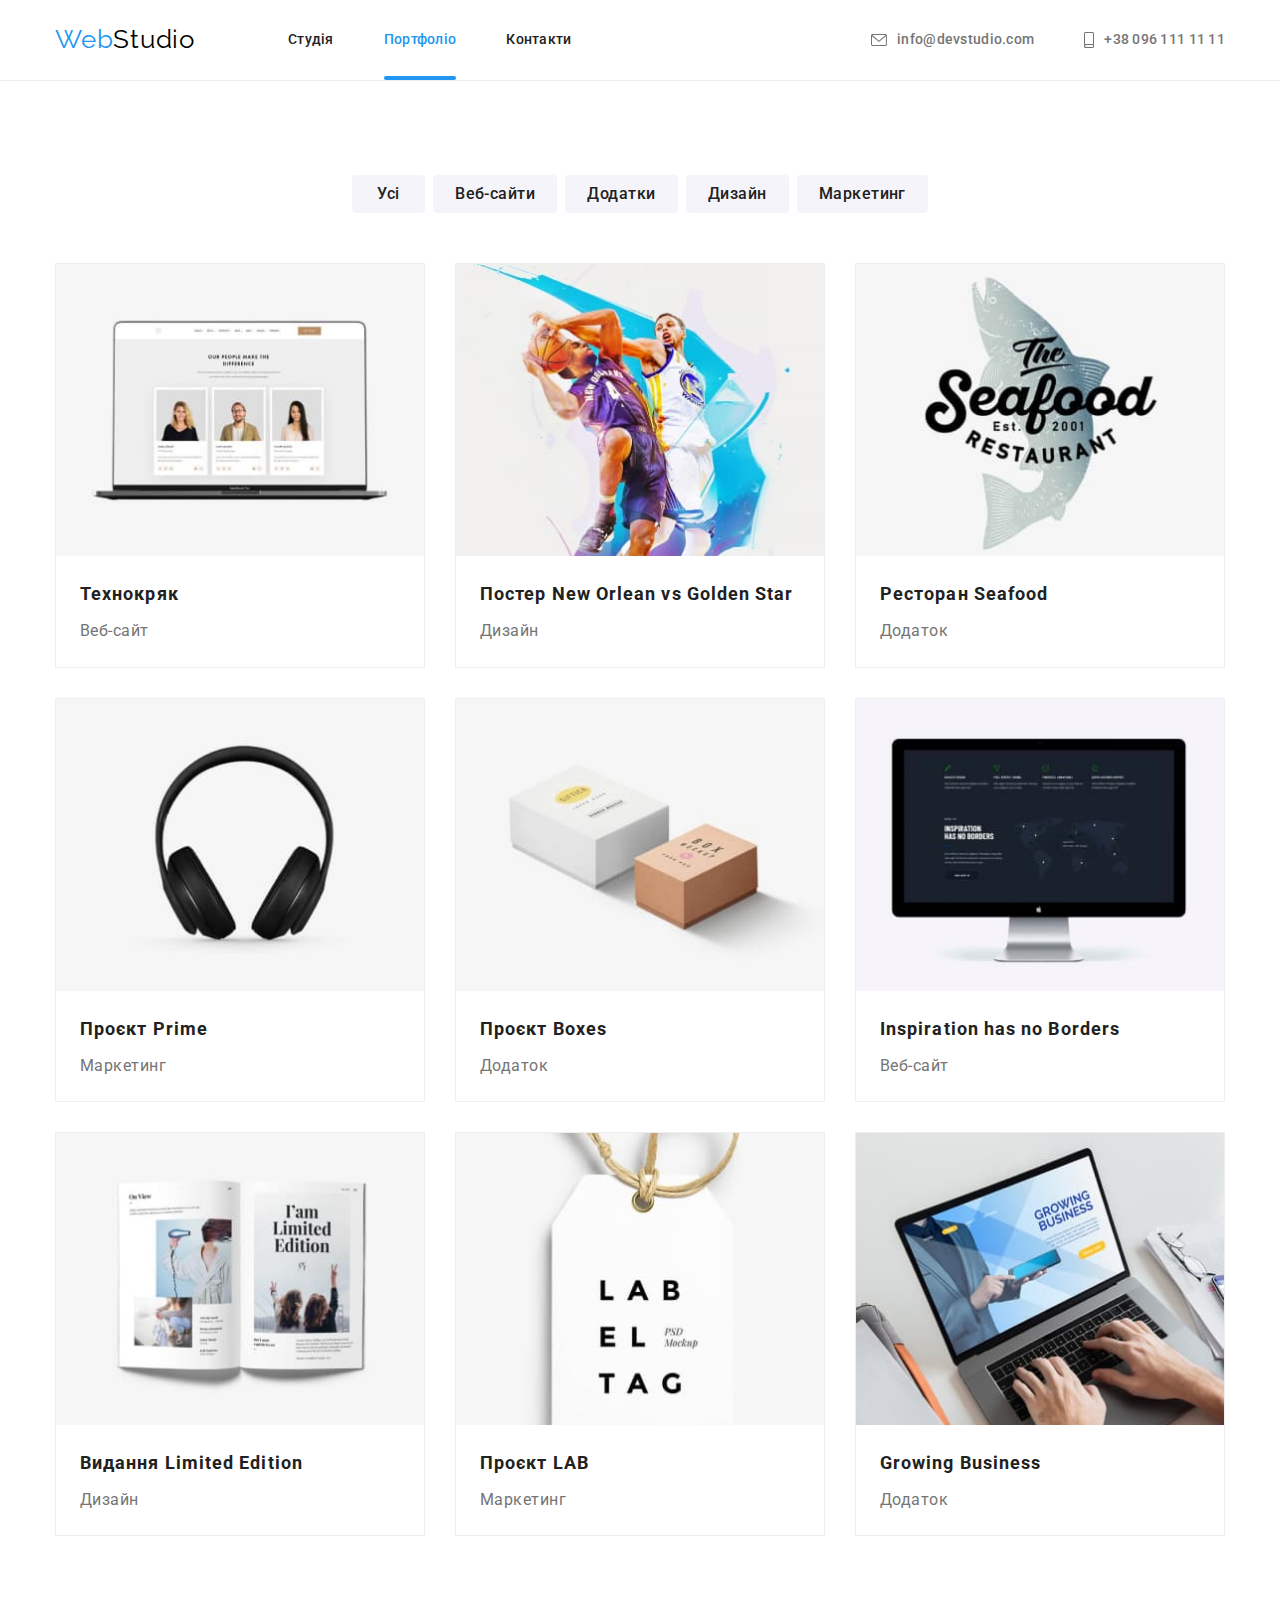
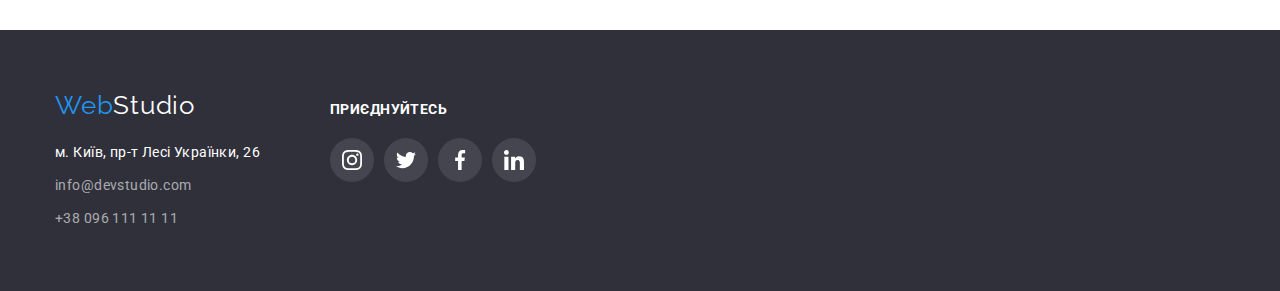
==== portfolio.html @ 1e67105b "додає копію дз 5" ====
<!DOCTYPE html>
<html lang="uk">
<head>
    <meta charset="UTF-8">
    <meta http-equiv="X-UA-Compatible" content="IE=edge">
    <meta name="viewport" content="width=device-width, initial-scale=1.0">
    <title>Портфоліо</title>
    <link rel="preconnect" href="https://fonts.googleapis.com">
<link rel="preconnect" href="https://fonts.gstatic.com" crossorigin>
<link href="https://fonts.googleapis.com/css2?family=Raleway:wght@700&family=Roboto:wght@400;500;700;900&display=swap" rel="stylesheet">
<link rel="stylesheet" href="https://cdnjs.cloudflare.com/ajax/libs/modern-normalize/1.1.0/modern-normalize.min.css">
    <link rel="stylesheet" href="./css/styles.css">
</head>
<body>
    <!-- Header -->
    <header class="header">
        <div class="container header-container">
                <nav class="site-nav">
                        <a href="./index.html" class=" link logo-header"><span lang="en"><span class="logo">Web</span>Studio</span></a>
                        <ul class="list-nav">
                            <li class="item">
                                <a href="./index.html" class="link link-item">Студія</a>
                            </li>
                            <li class="item">
                                <a href="./portfolio.html" class="link link-item link-current">Портфоліо</a>
                            </li>
                            <li class="item">
                                <a href="#" class="link link-item">Контакти</a>
                            </li>
                        </ul>
                </nav>
                <ul class="list-nav">
                    <li class="contact">
                        <a href="mailto:info@devstudio.com" class="link header-contact">
                            <svg class="link-icon" width="16px" height="12px">
                            <use href="./images/icons.svg#icon-envelope">
                            </use>
                            </svg> info@devstudio.com</a>
                    </li>
                    <li class="contact">
                        <a href="tel:+380961111111" class="link header-contact">
                            <svg class="link-icon" width="10px" height="16px">
                                <use href="./images/icons.svg#icon-smartphone">
                                </use>
                                </svg> +38 096 111 11 11</a>
                    </li>
                </ul>
        </div>
    </header>
    <!-- Main -->
    <main>
        <section class="section portfolio">
            <div class="container">
                <h1 class="visually-hidden">
                    Портфоліо
                </h1>
                <ul class="filtr-list">
                    <li class="item">
                        <button type="button" class="button">Усі</button>
                    </li>
                    <li class="item">
                        <button type="button" class="button">Веб-сайти</button>
                    </li>
                    <li class="item">
                        <button type="button" class="button">Додатки</button>
                    </li>
                    <li class="item">
                        <button type="button" class="button">Дизайн</button>
                    </li>
                    <li class="item">
                        <button type="button" class="button">Маркетинг</button>
                    </li>
                </ul>
                <ul class="project-list">
                    <li class="item">
                        <a href="#" class="link">
                            <div class="project-thumb">
                                <img src="./images/portfolio/img1.jpg" alt="Ноутбук" width="370" height="294">
                                <div class="project-overlay">
                                    <div class="action-text">
                                        <p>
                                            Ресурс пропонує комплексні пропозиції з різним рівнем функціоналу та сервісів. Все це дозволить відвідувачу отримати вичерпні відомості про компанію чи приватну особу.
                                        </p>
                                    </div>
                                </div>
                            </div>
                            <div class="project-descr">
                                <h2 class="portfolio-project">Технокряк</h2>
                                <p class="portfolio-description">Веб-сайт</p>
                            </div>
                        </a>
                    </li>
                    <li class="item">
                        <a href="#" class="link">
                            <div class="project-thumb">
                                <img src="./images/portfolio/img2.jpg" alt="Постер" width="370" height="294">
                                <div class="project-overlay">
                                    <div class="action-text">
                                        <p>
                                            Ресурс пропонує комплексні пропозиції з різним рівнем функціоналу та сервісів. Все це дозволить відвідувачу отримати вичерпні відомості про компанію чи приватну особу.
                                        </p>
                                    </div>
                                </div>
                            </div>
                            <div class="project-descr">
                                <h2 class="portfolio-project">Постер <span lang="en">New Orlean vs Golden Star</span></h2>
                                <p class="portfolio-description">Дизайн</p>
                            </div>
                        </a>
                    </li>
                    <li class="item">
                        <a href="#" class="link">
                            <div class="project-thumb">
                                <img src="./images/portfolio/img3.jpg" alt="Емблема ресторану" width="370" height="294">
                                <div class="project-overlay">
                                    <div class="action-text">
                                        <p>
                                            Ресурс пропонує комплексні пропозиції з різним рівнем функціоналу та сервісів. Все це дозволить відвідувачу отримати вичерпні відомості про компанію чи приватну особу.
                                        </p>
                                    </div>
                                </div>
                            </div>
                            <div class="project-descr">
                                <h2 class="portfolio-project">Ресторан <span lang="en">Seafood</span></h2>
                                <p class="portfolio-description">Додаток</p>
                            </div>
                        </a>
                    </li>
                    <li class="item">
                        <a href="#" class="link">
                            <div class="project-thumb">
                                <img src="./images/portfolio/img4.jpg" alt="Навушники" width="370" height="294">
                                <div class="project-overlay">
                                    <div class="action-text">
                                        <p>
                                            Ресурс пропонує комплексні пропозиції з різним рівнем функціоналу та сервісів. Все це дозволить відвідувачу отримати вичерпні відомості про компанію чи приватну особу.
                                        </p>
                                    </div>
                                </div>
                            </div>
                            <div class="project-descr">
                                <h2 class="portfolio-project">Проєкт <span lang="en">Prime</span></h2>
                                <p class="portfolio-description">Маркетинг</p>
                            </div>
                        </a>
                    </li>
                    <li class="item">
                        <a href="#" class="link">
                            <div class="project-thumb">
                                <img src="./images/portfolio/img5.jpg" alt="Коробки" width="370" height="294">
                                <div class="project-overlay">
                                    <div class="action-text">
                                        <p>
                                            Ресурс пропонує комплексні пропозиції з різним рівнем функціоналу та сервісів. Все це дозволить відвідувачу отримати вичерпні відомості про компанію чи приватну особу.
                                        </p>
                                    </div>
                                </div>
                            </div>
                            <div class="project-descr">
                                <h2 class="portfolio-project">Проєкт <span lang="en">Boxes</span></h2>
                                <p class="portfolio-description">Додаток</p>
                            </div>
                        </a>
                    </li>
                    <li class="item">
                        <a href="#" class="link">
                            <div class="project-thumb">
                                <img src="./images/portfolio/img6.jpg" alt="Комп'ютер" width="370" height="294">
                                <div class="project-overlay">
                                    <div class="action-text">
                                        <p>
                                            Ресурс пропонує комплексні пропозиції з різним рівнем функціоналу та сервісів. Все це дозволить відвідувачу отримати вичерпні відомості про компанію чи приватну особу.
                                        </p>
                                    </div>
                                </div>
                            </div>
                            <div class="project-descr">
                                <h2 class="portfolio-project"><span lang="en">Inspiration has no Borders</span></h2>
                                <p class="portfolio-description">Веб-сайт</p>
                            </div>
                        </a>
                    </li>
                    <li class="item">
                        <a href="#" class="link">
                            <div class="project-thumb">
                                <img src="./images/portfolio/img7.jpg" alt="Книга" width="370" height="294">
                                <div class="project-overlay">
                                    <div class="action-text">
                                        <p>
                                            Ресурс пропонує комплексні пропозиції з різним рівнем функціоналу та сервісів. Все це дозволить відвідувачу отримати вичерпні відомості про компанію чи приватну особу.
                                        </p>
                                    </div>
                                </div>
                            </div>
                            <div class="project-descr">
                                <h2 class="portfolio-project">Видання <span lang="en">Limited Edition</span></h2>
                                <p class="portfolio-description">Дизайн</p>
                            </div>
                        </a>
                    </li>
                    <li class="item">
                        <a href="#" class="link">
                            <div class="project-thumb">
                                <img src="./images/portfolio/img8.jpg" alt="Лейбл" width="370" height="294">
                                <div class="project-overlay">
                                    <div class="action-text">
                                        <p>
                                            Ресурс пропонує комплексні пропозиції з різним рівнем функціоналу та сервісів. Все це дозволить відвідувачу отримати вичерпні відомості про компанію чи приватну особу.
                                        </p>
                                    </div>
                                </div>
                            </div>
                            <div class="project-descr">
                                <h2 class="portfolio-project">Проєкт <span lang="en" class="project-caps">Lab</span></h2>
                                <p class="portfolio-description">Маркетинг</p>
                            </div>
                        </a>
                    </li>
                    <li class="item">
                        <a href="#" class="link">
                            <div class="project-thumb">
                                <img src="./images/portfolio/img9.jpg" alt="Людина працює за ноутбуком" width="370" height="294">
                                <div class="project-overlay">
                                    <div class="action-text">
                                        <p>
                                            Ресурс пропонує комплексні пропозиції з різним рівнем функціоналу та сервісів. Все це дозволить відвідувачу отримати вичерпні відомості про компанію чи приватну особу.
                                        </p>
                                    </div>
                                </div>
                            </div>
                            <div class="project-descr">
                                <h2 class="portfolio-project"> <span lang="en">Growing Business</span></h2>
                                <p class="portfolio-description">Додаток</p>
                            </div>
                        </a>
                    </li>
                </ul>
            </div>
        </section>
    </main>
    <!-- Footer -->
    <footer class="footer">
        <div class="container footer-content">
            <div class="company-info">
                <a href="./index.html" class="link logo-footer"><span lang="en"><span class="logo">Web</span>Studio</span></a>
                <address>
                    <ul class="footer-info">
                        <li class="item">
                            <a href="https://goo.gl/maps/LqzxyWR1Uy55x8TN7" target="_blank" rel="noopener noreferrer nofollow" class="link footer-address">м. Київ, пр-т Лесі Українки, 26</a>
                        </li>
                        <li class="item">
                            <a href="mailto:info@devstudio.com" class="link footer-contact">info@devstudio.com</a>
                        </li>
                        <li class="item">
                            <a href="tel:+380961111111" class="link footer-contact">+38 096 111 11 11</a>
                        </li>
                    </ul>
                </address>
            </div>
                <div>
                    <p class="social-title">Приєднуйтесь</p>
                    <ul class="social-links">
                        <li class="social-item">
                            <a href="#" class="social-link">
                                <svg class="social-icon" width="20px" height="20px">
                                    <use href="./images/icons.svg#icon-instagram">
        
                                    </use>
                                </svg>
                            </a>
                        </li>
                        <li class="social-item">
                            <a href="#" class="social-link">
                                <svg class="social-icon" width="20px" height="20px">
                                    <use href="./images/icons.svg#icon-twitter">
        
                                    </use>
                                </svg>
                            </a>
                        </li>
                        <li class="social-item">
                            <a href="#" class="social-link">
                                <svg class="social-icon" width="20px" height="20px">
                                    <use href="./images/icons.svg#icon-facebook">
        
                                    </use>
                                </svg>
                            </a>
                        </li>
                        <li class="social-item">
                            <a href="#" class="social-link">
                                <svg class="social-icon" width="20px" height="20px">
                                    <use href="./images/icons.svg#icon-linkedin">
        
                                    </use>
                                </svg>
                            </a>
                        </li>
                    </ul>
                </div>
        </div>
    </footer>
</body>
</html>
---- css/styles.css ----
html {
    box-sizing: border-box;
}

*,
*::before,
*::after {
    box-sizing: inherit;
}

:root {
    --primary-text-color: #757575;
    --secondary-text-color: #212121;
    --primary-background-color: #FFFFFF;
    --primary-text-darkbackground-color: #FFFFFF;
    --secondary-text-darkbackground-color: rgba(255, 255, 255, 0.6);
    --accent-color: #2196F3;
    --darkbackground-color: #2F303A;
    --lightbackground-color: #F5F4FA;
    --dark-logo-color: #000000;
    --hero-button-hover-accent-color: #188CE8;
    --border-header-color: #ECECEC;
    --border-portfolio-color: #EEEEEE;
    --hero-background-color: #C4C4C4;
    --timing-function: cubic-bezier(0.4, 0, 0.2, 1);
}

body {
    color: var(--primary-text-color);
    background-color: var(--primary-background-color);
    font-family: 'Roboto', sans-serif;
}

h1,
h2,
h3 {
    color: var(--secondary-text-color);
    margin-top: 0;
    margin-bottom: 0;
}

p {
    margin-top: 0;
    margin-bottom: 0;
}

ul {
    list-style: none;
    padding: 0;
    margin: 0;
}

img {
    display: block;
    max-width: 100%;
    height: auto;
}

button {
    font-family: inherit;
}

.link {
    text-decoration: none;
}

.container {
    width: 1200px;
    padding-left: 15px;
    padding-right: 15px;
    margin-left: auto;
    margin-right: auto;
}

.visually-hidden {
    position: absolute;
    width: 1px;
    height: 1px;
    margin: -1px;
    border: 0;
    padding: 0;
    
    white-space: nowrap;
    clip-path: inset(100%);
    clip: rect(0 0 0 0);
    overflow: hidden;
  }

/* Header */

.header-container {
    display: flex;
    align-items: center;
}

.site-nav {
    display: flex;
    align-items: center;
}

.header {
    background-color: var(--primary-background-color);
    border-bottom: 1px solid var(--border-header-color);
}

.logo-header {
    font-family: 'Raleway';
    font-size: 26px;
    line-height: 1.19;
    letter-spacing: 0.03em;
    color: var(--dark-logo-color);
    margin-right: 93px;
    display: block;
    padding-top: 24px;
    padding-bottom: 25px;
}

.logo {
    color: var(--accent-color);
}

.list-nav {
    font-weight: 500;
    font-size: 14px;
    line-height: 1.14;
    letter-spacing: 0.02em;
    display: flex;
    margin-left: auto;

}

.list-nav .item {
    margin-right: 50px;
}

.list-nav .item:last-child {
    margin-right: 0;
}

.list-nav .contact+ .contact {
    margin-left: 50px;
}


.link-item {
    color: var(--secondary-text-color);
    padding-top: 32px;
    padding-bottom: 32px;

    transition: color 250ms var(--timing-function);
}

.link-item:hover,
.link-item:focus {
    color: var(--accent-color);
}

.link-current {
    position: relative;

    color: var(--accent-color);
}

.link-current::after {
    position: absolute;
    left: 0;
    bottom: -1px;

    content: "";
    width: 100%;
    height: 4px;
    background-color: var(--accent-color);
    border-radius: 2px;
}

.header-contact {
    color: var(--primary-text-color);
    display: flex;
    align-items: center;
    padding-top: 32px;
    padding-bottom: 32px;

    transition: color 250ms var(--timing-function);
}

.header-contact:hover,
.header-contact:focus {
    color: var(--accent-color);
}

.link-icon {
    margin-right: 10px;
    fill: currentColor;
}

/* Hero */

.hero {
    background-color: var(--hero-background-color);
    text-align: center;
}

.overlay {
    height: 600px;
    max-width: 1600px;
    margin-right: auto;
    margin-left: auto;
    background-image: linear-gradient(to right, rgba(47, 48, 58, 0.4), rgba(47, 48, 58, 0.4)),
    url('../images/hero.jpg');
    background-repeat: no-repeat;
    background-position: center;
    background-size: cover;
    padding-top: 200px;
    padding-bottom: 200px;
}

.hero-text {
    font-weight: 900;
    font-size: 44px;
    line-height: 1.36;
    letter-spacing: 0.06em;
    text-transform: uppercase;
    color: var(--primary-text-darkbackground-color);
    width: 696px;
    margin-bottom: 30px;
    margin-right: auto;
    margin-left: auto;
}

.hero-button {
    font-weight: 700;
    font-size: 16px;
    line-height: 1.88;
    letter-spacing: 0.06em;
    color: var(--primary-text-darkbackground-color);
    background-color: var(--accent-color);
    display: inline-block;
    padding-top: 10px;
    padding-right: 32px;
    padding-bottom: 10px;
    padding-left: 32px;
    border-radius: 4px;
    border: none;

    transition: background-color 250ms var(--timing-function);
}

.hero-button:hover,
.hero-button:focus {
    background-color: var(--hero-button-hover-accent-color);
    cursor: pointer;
}

/* Features */

.features {
    background-color: var(--primary-background-color);
}

.section {
    padding-top: 94px;
    padding-bottom: 94px;
}

.features-background{
    background-color: var(--lightbackground-color);
    padding-top: 25px;
    padding-right: 100px;
    padding-bottom: 25px;
    padding-left: 100px;
    margin-bottom: 30px;
}

.features-item {
    font-weight: 700;
    font-size: 14px;
    line-height: 1.14;
    letter-spacing: 0.03em;
    text-transform: uppercase;
    margin-bottom: 10px;
}

.features-description {
    font-size: 14px;
    line-height: 1.71;
    letter-spacing: 0.03em;
}

.features-list {
    display: flex;
    flex-wrap: wrap;
    margin-right: -30px;
}

.features-li {
    margin-right: 30px;
    flex-basis: calc(100% / 4 - 30px);
}

.features-li:last-child {
    margin-right: 0;
}

/* Work */

.work {
    background-color: var(--primary-background-color);
    padding-bottom: 94px;
}

.section-title {
    font-weight: 700;
    font-size: 36px;
    line-height: 1.17;
    letter-spacing: 0.03em;
    text-align: center;
    margin-bottom: 50px;
}

.work-list {
    display: flex;
}

.image {
    position: relative;

    margin-right: 30px;
}

.image:last-child {
    margin-right: 0;
}

.work-descr {
position: absolute;
width: 100%;
left: 0;
bottom: 0;

font-weight: 700;
font-size: 14px;
line-height: 1.14;
text-align: center;
letter-spacing: 0.03em;
text-transform: uppercase;
color: var(--primary-text-darkbackground-color);
background-color: rgba(47, 48, 58, 0.8);
padding-top: 27px;
padding-bottom: 27px;
}

/* Team */

.team {
    background-color: var(--lightbackground-color);
}

.team-list {
    display: flex;
    flex-wrap: wrap;
    margin-right: -30px;
}

.card {
    background-color: var(--primary-background-color);
    margin-right: 30px;
    flex-basis: calc(100% / 4 - 30px);
    box-shadow: 0px 1px 3px rgba(0, 0, 0, 0.12), 0px 1px 1px rgba(0, 0, 0, 0.14), 0px 2px 1px rgba(0, 0, 0, 0.2);
}

.card:last-child {
    margin-right: 0;
}

.card-descr {
    padding-top: 30px;
    padding-bottom: 30px;
    text-align: center;
    margin-bottom: 16px;
}

.team-member {
    font-weight: 500;
    font-size: 16px;
    line-height: 1.19;
    letter-spacing: 0.03em;
    margin-bottom: 10px;
}

.position {
    font-size: 16px;
    line-height: 1.19;
    letter-spacing: 0.03em;
    padding-bottom: 16px;
}
 
.social-links {
    display: flex;
    justify-content: space-between;
    padding-left: 32px;
    padding-right: 32px;
}

.social-link {
    display: inline-flex;
    justify-content: center;
    align-items: center;
    width: 44px;
    height: 44px;
    border-radius: 50%;
    color: #AFB1B8;

    transition: background-color 250ms var(--timing-function), color 250ms var(--timing-function);
}

.social-link:hover,
.social-link:focus {
    background-color: var(--accent-color);
    color: var(--primary-text-darkbackground-color);
}

.social-icon {
    fill: currentColor;
}


/* Clients */

.clients {
    display: flex;
}

.client-item {
    margin-right: 30px;
}

.client-item:last-child {
    margin-right: 0;
}

.client-link {
    display: inline-flex;
    justify-content: center;
    align-items: center;
    width: 170px;
    height: 92px;
    border: 1px solid #AFB1B8;
    border-radius: 4px;
    background-color: var(--primary-background-color);
    color: #AFB1B8;

    transition: color 250ms var(--timing-function), border-color 250ms var(--timing-function);
}

.client-link:hover,
.client-link:focus {
    color: var(--accent-color);
    border-color: var(--accent-color);
}

.client-icon {
    fill: currentColor;
}

/* Footer */

.footer {
    background-color: var(--darkbackground-color);
    padding-top: 60px;
    padding-bottom: 60px;
}

.footer-content {
    display: flex;
    align-items: baseline;
}

.company-info {
    margin-right: 70px;
}

.logo-footer {
    font-family: 'Raleway';
    font-size: 26px;
    line-height: 1.19;
    letter-spacing: 0.03em;
    color: var(--primary-text-darkbackground-color);
    margin-bottom: 20px;
    display: inline-block;
}

.footer-info .item {
    margin-bottom: 9px;
}

.footer-info .item:last-child {
    margin-bottom: 0;
}

.footer-address {
    font-style: normal;
    font-size: 14px;
    line-height: 1.71;
    letter-spacing: 0.03em;
    color: var(--primary-text-darkbackground-color);

    transition: color 250ms var(--timing-function);
}

.footer-address:hover,
.footer-address:focus {
    color: var(--accent-color);
}

.footer-contact {
    font-style: normal;
    font-size: 14px;
    line-height: 1.71;
    letter-spacing: 0.03em;
    color: var(--secondary-text-darkbackground-color);

    transition: color 250ms var(--timing-function);
}

.footer-contact:hover,
.footer-contact:focus {
    color: var(--accent-color);
}

.social-title {
    color: var(--primary-text-darkbackground-color);
    font-weight: 700;
    font-size: 14px;
    line-height: 1.14;
    letter-spacing: 0.03em;
    text-transform: uppercase;
    margin-bottom: 20px;
}

.footer .social-links {
    padding: 0;
}

.social-item {
    margin-right: 10px;
}

.social-item:last-child{
    margin-right: 0;
}

.footer .social-link {
color: var(--primary-text-darkbackground-color);
background-color: rgba(255, 255, 255, 0.1);

transition: background-color 250ms var(--timing-function);
}

.footer .social-link:hover,
.footer .social-link:focus {
    background-color: var(--accent-color);
}

/* Modal */

.backdrop{
    position: fixed;
    top: 0;
    left: 0;
    width: 100%;
    height: 100%;
    background-color: rgba(0, 0, 0, 0.2);

    opacity: 1;
    transition: opacity 250ms var(--timing-function);
}

.backdrop.is-hidden .modal{
    transform: translate(-50%, -50%) scale(0.7);
}

.backdrop.is-hidden{
    opacity: 0;
    pointer-events: none;
    visibility: hidden;
}

.modal {
    position: absolute;
    top: 50%;
    left: 50%;
    transform: translate(-50%, -50%) scale(1);

    width: 528px;
    height: 581px;
    background-color: var(--primary-background-color);
    border-radius: 4px;
    box-shadow: 0px 1px 3px rgba(0, 0, 0, 0.12), 0px 1px 1px rgba(0, 0, 0, 0.14), 0px 2px 1px rgba(0, 0, 0, 0.2);

    transition: transform 250ms var(--timing-function);
}

.modal-action{
    position: absolute;
    top: 8px;
    right: 8px;

    color: #000000;
    background-color: var(--primary-background-color);
    border: 1px solid rgba(0, 0, 0, 0.1);
    border-radius: 50%;
    width: 30px;
    height: 30px;
    display: inline-flex;
    justify-content: center;
    align-items: center;
    cursor: pointer;

}

.close-icon {
    fill: currentColor;
}

/* Cторінка Portfolio */

.portfolio {
    background-color: var(--primary-background-color);
}

.filtr-list {
    display: flex;
    justify-content: center;
    margin-bottom: 50px;
}

.filtr-list .item{
    margin-right: 8px;
}

.filtr-list .item:last-child {
    margin-right: 0;
}

.button {
    font-weight: 500;
    font-size: 16px;
    line-height: 1.63;
    letter-spacing: 0.03em;
    color: var(--secondary-text-color);
    background-color: var(--lightbackground-color);
    border-radius: 4px;
    border: none;
    padding-top: 6px;
    padding-right: 22px;
    padding-bottom: 6px;
    padding-left: 22px;
    min-width: 73px;

    transition: color 250ms var(--timing-function), background-color 250ms var(--timing-function), box-shadow 250ms var(--timing-function);
}

.button:hover,
.button:focus {
    color: var(--primary-text-darkbackground-color);
    background-color: var(--accent-color);
    cursor: pointer;
    box-shadow: 0px 3px 1px rgba(0, 0, 0, 0.1), 0px 1px 2px rgba(0, 0, 0, 0.08), 0px 2px 2px rgba(0, 0, 0, 0.12);
}

.project-list {
    display: flex;
    flex-wrap: wrap;
    margin-top: -30px;
    margin-left: -30px;
}

.project-list .item {
    flex-basis: calc(100% / 3 - 30px);
    margin-top: 30px;
    margin-left: 30px;
}

.project-list .link {
    display: block;
    border: 1px solid var(--border-portfolio-color);

    transition: box-shadow 250ms var(--timing-function);
}

.project-list .link:hover,
.project-list .link:focus {
    box-shadow: 0px 1px 1px rgba(0, 0, 0, 0.12), 0px 4px 4px rgba(0, 0, 0, 0.06), 1px 4px 6px rgba(0, 0, 0, 0.16);
}

.project-thumb{
    position: relative;
    overflow: hidden;
}

.project-overlay{
    position: absolute;

    top: 0;
    left: 0;
    width: 100%;
    height: 100%;
    transform: translateY(100%);
    opacity: 0;
    transition: transform 250ms var(--timing-function), opacity 250ms var(--timing-function);

    background-color: rgba(33, 150, 243, 0.9);
}

.project-list .link:hover .project-overlay,
.project-list .link:focus .project-overlay {
    transform: translateY(0);
    opacity: 1;
}

.action-text{
    position: absolute;
    width: 322px;
    height: 168;
    top: 50%;
    left: 50%;
    transform: translate(-50%, -50%);
    opacity: 0;
    transition: opacity 250ms var(--timing-function);

    font-weight: 400;
    font-size: 18px;
    line-height: 1.56;
    letter-spacing: 0.03em;
    color: var(--primary-text-darkbackground-color);
}

.project-list .link:hover .action-text,
.project-list .link:focus .action-text {
    opacity: 1;
}

.project-descr {
    padding-top: 20px;
    padding-right: 24px;
    padding-bottom: 20px;
    padding-left: 24px;
}

.portfolio-project {
    font-weight: 700;
    font-size: 18px;
    line-height: 2;
    letter-spacing: 0.06em;
    color: var(--secondary-text-color);
    margin-bottom: 4px;
}

.project-caps{
text-transform: uppercase;
}

.portfolio-description {
    font-weight: 400;
    font-size: 16px;
    line-height: 1.88;
    letter-spacing: 0.03em;
    color: var(--primary-text-color);
}
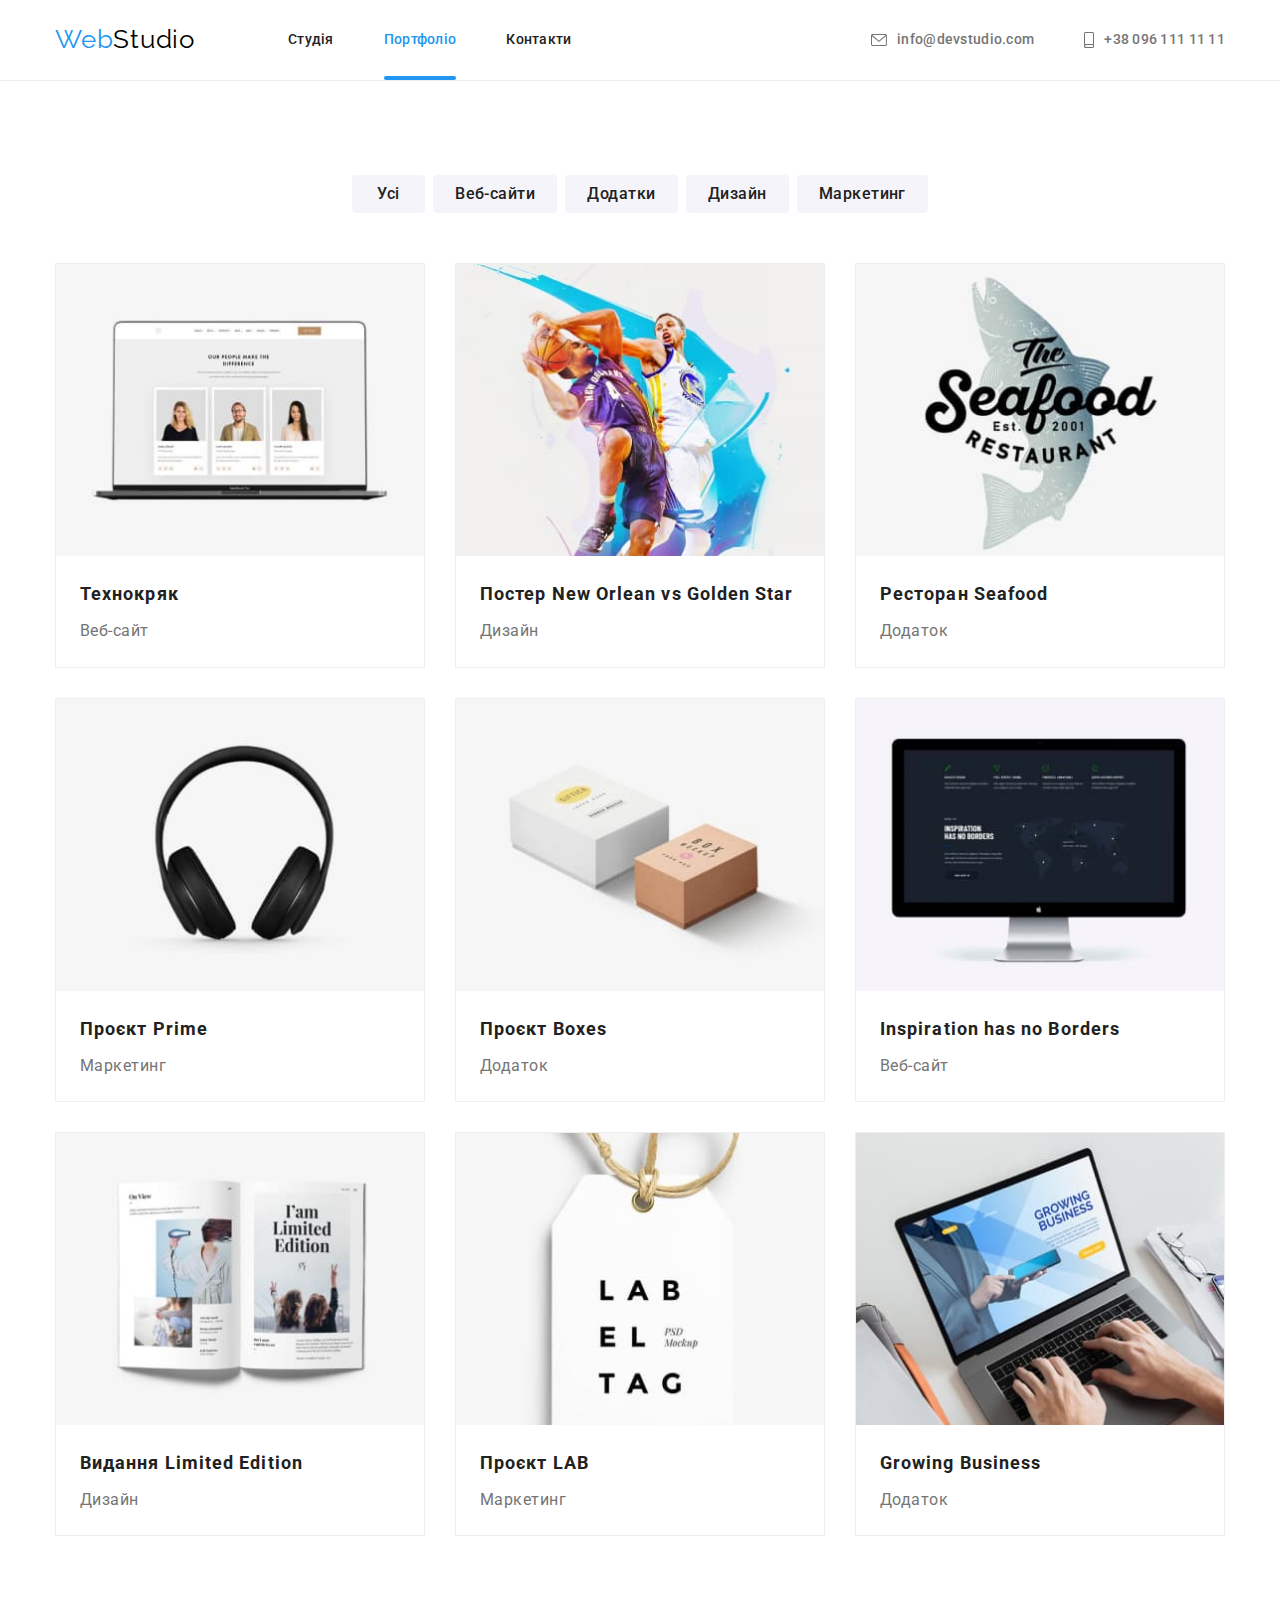
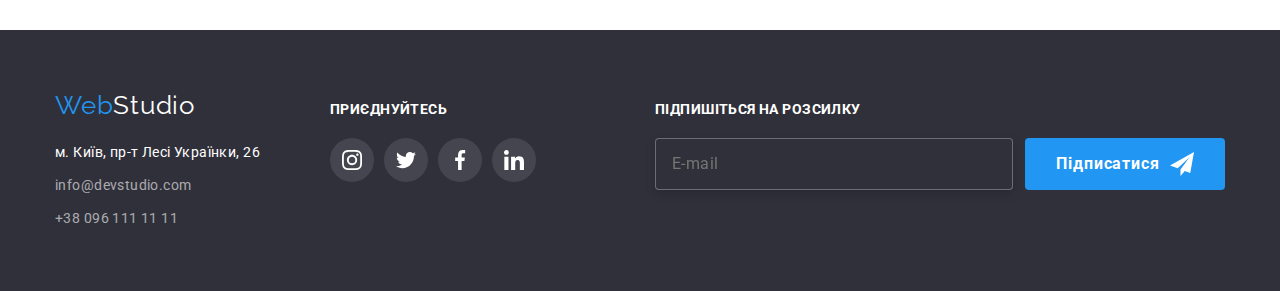
==== commit ec270871: "додає форму у footer" ====
--- a/portfolio.html
+++ b/portfolio.html
@@ -298,6 +298,19 @@
                         </li>
                     </ul>
                 </div>
+                <div class="footer-form">
+                    <p class="subscr-form">Підпишіться на розсилку</p>
+                    <form name="subscribe-form" autocomplete="on" novalidate class="subscribe-form">
+                            <input type="email" class="subscribe-input" name="email" placeholder="E-mail">
+                        <button type="submit" class="subscr-btn">Підписатися
+                            <svg class="send-icon" width="24px" height="24px">
+                                <use href="./images/icons.svg#icon-send">
+    
+                                </use>
+                            </svg>
+                        </button>
+                    </form>
+                </div>
         </div>
     </footer>
 </body>
--- a/css/styles.css
+++ b/css/styles.css
@@ -527,7 +527,8 @@
     color: var(--accent-color);
 }
 
-.social-title {
+.social-title,
+.subscr-form {
     color: var(--primary-text-darkbackground-color);
     font-weight: 700;
     font-size: 14px;
@@ -559,6 +560,62 @@
 .footer .social-link:hover,
 .footer .social-link:focus {
     background-color: var(--accent-color);
+}
+
+.footer-form{
+    margin-right: 0;
+    margin-left: auto;
+}
+
+.subscribe-form{
+display: flex;
+}
+
+.subscribe-input{
+    padding-top: 15px;
+    padding-bottom: 15px;
+    padding-left: 16px;
+    padding-right: 0;
+    width: 358px;
+    border: 1px solid rgba(255, 255, 255, 0.3);
+    filter: drop-shadow(0px 4px 4px rgba(0, 0, 0, 0.15));
+    border-radius: 4px;
+    background-color: var(--darkbackground-color);
+    font-weight: 400;
+    font-size: 16px;
+    line-height: 1.25;
+    letter-spacing: 0.03em;
+    color: var(--secondary-text-darkbackground-color);
+    margin-right: 12px;
+}
+
+.subscr-btn {
+    font-weight: 700;
+    font-size: 16px;
+    line-height: 1.88;
+    letter-spacing: 0.06em;
+    color: var(--primary-text-darkbackground-color);
+    background-color: var(--accent-color);
+    width: 200px;
+    border-radius: 4px;
+    border: none;
+    display: inline-flex;
+    align-items: center;
+    justify-content: center;
+    gap: 10px;
+
+    transition: background-color 250ms var(--timing-function);
+
+}
+
+.subscr-btn:hover,
+.subscr-btn:focus {
+    background-color: var(--hero-button-hover-accent-color);
+    cursor: pointer;
+}
+
+.send-icon{
+    fill: currentColor;
 }
 
 /* Modal */
